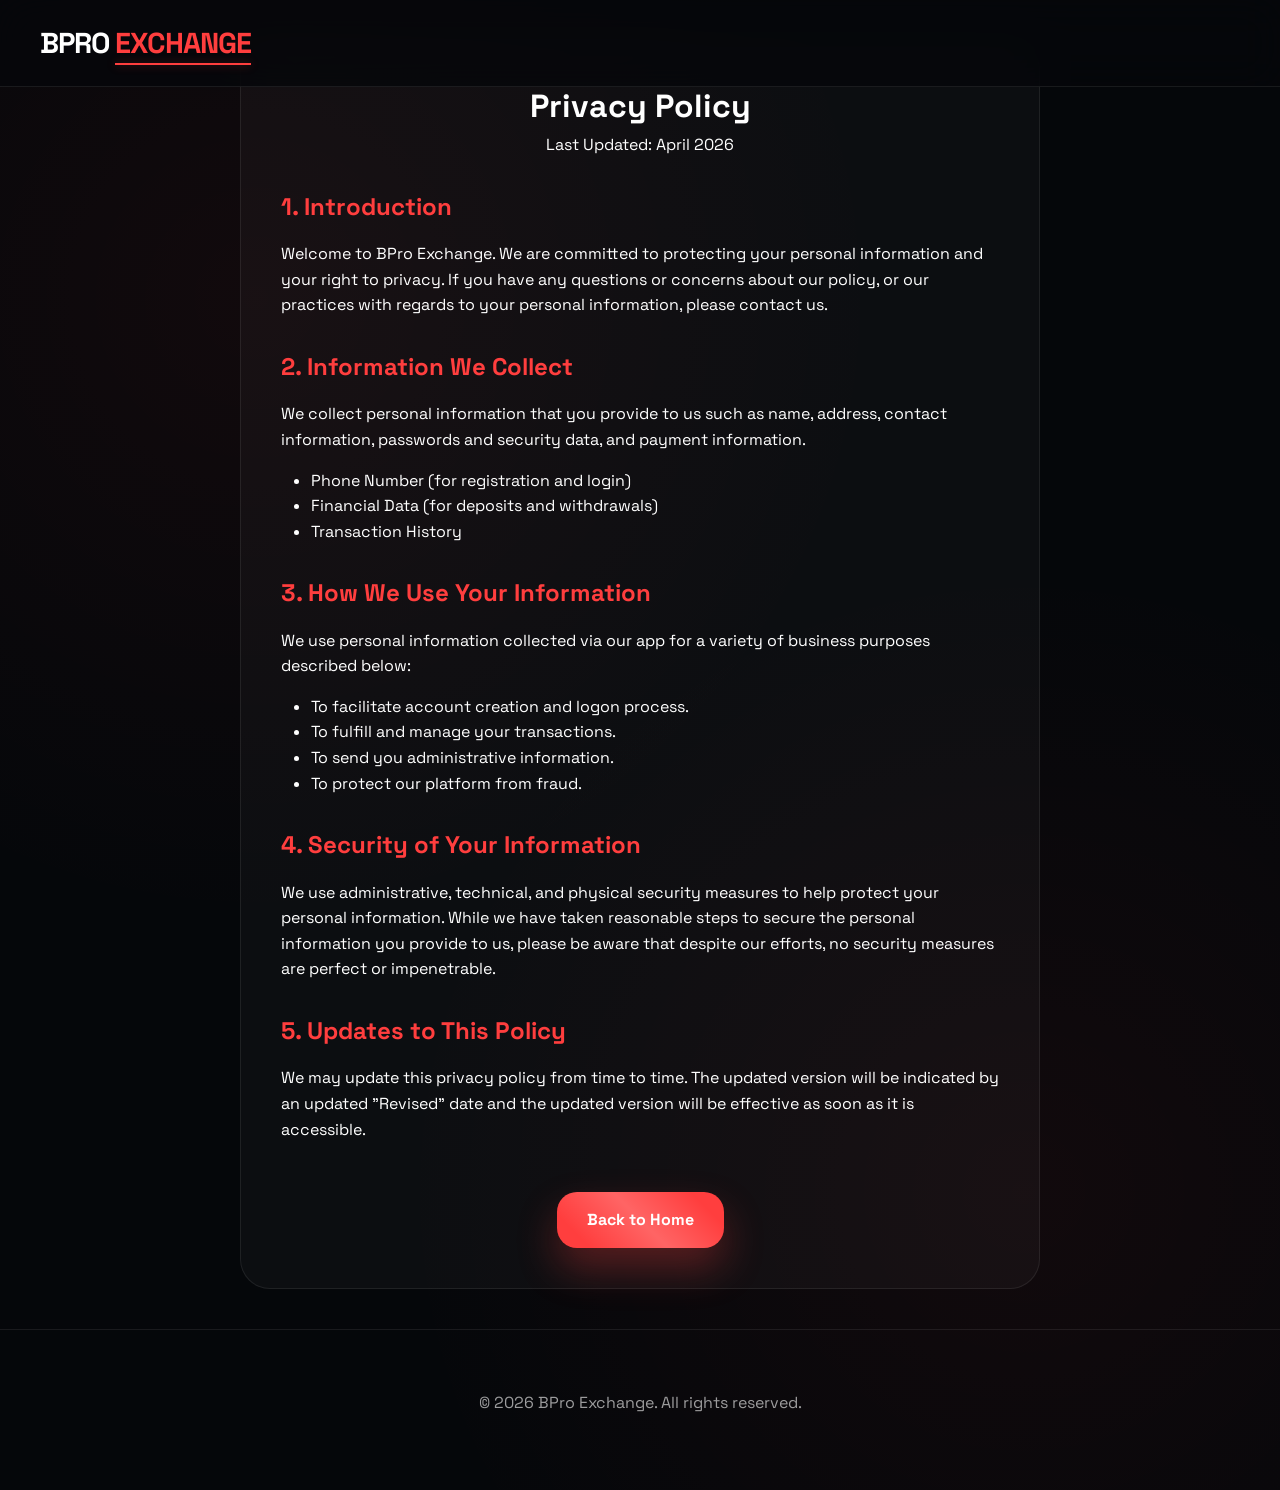
==== privacypolicy.html @ a7a0695a "first commit" ====
<!DOCTYPE html>
<html lang="en">

<head>
  <meta charset="UTF-8">
  <meta name="viewport" content="width=device-width, initial-scale=1.0">
  <title>Privacy Policy - BPro Exchange</title>
  <link rel="stylesheet" href="styles.css">
  <style>
    .policy-content {
      max-width: 800px;
      margin: 40px auto;
      background: var(--glass);
      padding: 40px;
      border-radius: 30px;
      border: 1px solid var(--glass-border);
    }

    h2 {
      color: var(--primary);
      margin: 30px 0 15px;
    }

    p {
      margin-bottom: 15px;
      color: var(--text-muted);
    }

    ul {
      margin: 15px 0 15px 30px;
      color: var(--text-muted);
    }
  </style>
</head>

<body>
  <header class="header">
    <a href="index.html" style="text-decoration: none;">
      <h1 class="app-title">BPro <span>Exchange</span></h1>
    </a>
  </header>

  <main class="main-content">
    <div class="policy-content">
      <h1 style="text-align: center; font-weight: 900;">Privacy Policy</h1>
      <p style="text-align: center;">Last Updated: April 2026</p>

      <h2>1. Introduction</h2>
      <p>Welcome to BPro Exchange. We are committed to protecting your personal information and your right to privacy.
        If you have any questions or concerns about our policy, or our practices with regards to your personal
        information, please contact us.</p>

      <h2>2. Information We Collect</h2>
      <p>We collect personal information that you provide to us such as name, address, contact information, passwords
        and security data, and payment information.</p>
      <ul>
        <li>Phone Number (for registration and login)</li>
        <li>Financial Data (for deposits and withdrawals)</li>
        <li>Transaction History</li>
      </ul>

      <h2>3. How We Use Your Information</h2>
      <p>We use personal information collected via our app for a variety of business purposes described below:</p>
      <ul>
        <li>To facilitate account creation and logon process.</li>
        <li>To fulfill and manage your transactions.</li>
        <li>To send you administrative information.</li>
        <li>To protect our platform from fraud.</li>
      </ul>

      <h2>4. Security of Your Information</h2>
      <p>We use administrative, technical, and physical security measures to help protect your personal information.
        While we have taken reasonable steps to secure the personal information you provide to us, please be aware that
        despite our efforts, no security measures are perfect or impenetrable.</p>

      <h2>5. Updates to This Policy</h2>
      <p>We may update this privacy policy from time to time. The updated version will be indicated by an updated
        "Revised" date and the updated version will be effective as soon as it is accessible.</p>

      <div style="margin-top: 50px; text-align: center;">
        <a href="index.html" class="download-btn" style="padding: 15px 30px; font-size: 1rem;">Back to Home</a>
      </div>
    </div>
  </main>

  <footer class="footer">
    <p>&copy; 2026 BPro Exchange. All rights reserved.</p>
  </footer>
</body>

</html>
---- styles.css ----
@import url('https://fonts.googleapis.com/css2?family=Outfit:wght@300;400;500;700;900&family=Space+Grotesk:wght@300;400;500;600;700&display=swap');

:root {
  --primary: #ff3e3e;
  --primary-glow: rgba(255, 62, 62, 0.4);
  --accent: #ffd700;
  --bg-deep: #05070a;
  --bg-card: #0d1117;
  --text-main: #ffffff;
  --text-sub: rgba(255, 255, 255, 0.6);
  --glass: rgba(255, 255, 255, 0.03);
  --glass-border: rgba(255, 255, 255, 0.08);
  --card-radius: 24px;
}

* {
  margin: 0;
  padding: 0;
  box-sizing: border-box;
}

body {
  font-family: 'Space Grotesk', sans-serif;
  background-color: var(--bg-deep);
  color: var(--text-main);
  line-height: 1.6;
  overflow-x: hidden;
  background-image: 
    radial-gradient(circle at 20% 20%, rgba(255, 62, 62, 0.05) 0%, transparent 40%),
    radial-gradient(circle at 80% 80%, rgba(255, 62, 62, 0.05) 0%, transparent 40%);
}

/* Header */
.header {
  padding: 20px 40px;
  background: rgba(5, 7, 10, 0.8);
  backdrop-filter: blur(20px);
  position: fixed;
  top: 0;
  left: 0;
  right: 0;
  z-index: 1000;
  border-bottom: 1px solid var(--glass-border);
  display: flex;
  justify-content: space-between;
  align-items: center;
}

.app-title {
  font-size: 1.8rem;
  font-weight: 800;
  letter-spacing: -1px;
  text-transform: uppercase;
  color: white;
}

.app-title span {
  color: var(--primary);
  position: relative;
}

.app-title span::after {
  content: '';
  position: absolute;
  bottom: -4px;
  left: 0;
  width: 100%;
  height: 2px;
  background: var(--primary);
  box-shadow: 0 0 10px var(--primary-glow);
}

/* Hero Section */
.hero-section {
  min-height: 100vh;
  display: flex;
  align-items: center;
  justify-content: center;
  padding: 120px 24px 80px;
  position: relative;
  overflow: hidden;
}

.hero-content {
  max-width: 900px;
  text-align: center;
  z-index: 2;
}

.hero-badge {
  display: inline-block;
  padding: 8px 20px;
  background: rgba(255, 62, 62, 0.1);
  border: 1px solid rgba(255, 62, 62, 0.2);
  border-radius: 100px;
  color: var(--primary);
  font-weight: 700;
  font-size: 0.9rem;
  margin-bottom: 24px;
  text-transform: uppercase;
  letter-spacing: 1px;
}

.hero-title {
  font-size: clamp(3rem, 10vw, 5.5rem);
  font-weight: 900;
  line-height: 1;
  margin-bottom: 32px;
  letter-spacing: -2px;
  background: linear-gradient(to bottom, #fff 0%, #aaa 100%);
  -webkit-background-clip: text;
  background-clip: text;
  -webkit-text-fill-color: transparent;
}

.hero-title span {
  display: block;
  background: linear-gradient(135deg, var(--primary) 0%, #ff8e8e 100%);
  -webkit-background-clip: text;
  background-clip: text;
  -webkit-text-fill-color: transparent;
}

.hero-subtitle {
  font-size: 1.4rem;
  color: var(--text-sub);
  max-width: 700px;
  margin: 0 auto 48px;
  font-weight: 400;
}

.download-btn {
  display: inline-flex;
  align-items: center;
  gap: 16px;
  background: var(--primary);
  color: white;
  padding: 24px 50px;
  border-radius: 20px;
  font-size: 1.25rem;
  font-weight: 800;
  text-decoration: none;
  box-shadow: 0 20px 40px rgba(255, 62, 62, 0.3);
  transition: all 0.4s cubic-bezier(0.175, 0.885, 0.32, 1.275);
  position: relative;
  overflow: hidden;
}

.download-btn:hover {
  transform: translateY(-8px) scale(1.02);
  box-shadow: 0 30px 60px rgba(255, 62, 62, 0.4);
}

.download-btn::after {
  content: '';
  position: absolute;
  top: -50%;
  left: -50%;
  width: 200%;
  height: 200%;
  background: linear-gradient(transparent, rgba(255, 255, 255, 0.2), transparent);
  transform: rotate(45deg);
  transition: 0.5s;
  pointer-events: none;
}

.download-btn:hover::after {
  left: 100%;
}

/* Features Grid */
.features-section {
  padding: 100px 24px;
  background: var(--bg-card);
  position: relative;
}

.section-header {
  text-align: center;
  margin-bottom: 80px;
}

.section-header h2 {
  font-size: 3.5rem;
  font-weight: 900;
  margin-bottom: 16px;
}

.section-header p {
  color: var(--text-sub);
  font-size: 1.25rem;
}

.features-grid {
  display: grid;
  grid-template-columns: repeat(auto-fit, minmax(320px, 1fr));
  gap: 32px;
  max-width: 1200px;
  margin: 0 auto;
}

.feature-card {
  background: var(--glass);
  border: 1px solid var(--glass-border);
  padding: 48px;
  border-radius: var(--card-radius);
  transition: all 0.4s ease;
  position: relative;
  overflow: hidden;
}

.feature-card:hover {
  background: rgba(255, 255, 255, 0.05);
  transform: translateY(-10px);
  border-color: rgba(255, 62, 62, 0.3);
}

.feature-icon-box {
  width: 64px;
  height: 64px;
  background: rgba(255, 62, 62, 0.1);
  border-radius: 16px;
  display: flex;
  align-items: center;
  justify-content: center;
  font-size: 2rem;
  margin-bottom: 24px;
  color: var(--primary);
}

.feature-card h3 {
  font-size: 1.75rem;
  margin-bottom: 16px;
}

.feature-card p {
  color: var(--text-sub);
  font-size: 1.1rem;
}

/* Screenshots / App Experience */
.screenshots-section {
  padding: 120px 0;
  background: var(--bg-deep);
  overflow: hidden;
}

.mockup-container {
  display: flex;
  gap: 40px;
  padding: 40px 0;
  animation: scroll 40s linear infinite;
  width: max-content;
}

@keyframes scroll {
  0% { transform: translateX(0); }
  100% { transform: translateX(calc(-50% - 20px)); }
}

.phone-mockup {
  width: 320px;
  height: 640px;
  background: #000;
  border-radius: 44px;
  padding: 12px;
  border: 8px solid #333;
  box-shadow: 0 50px 100px rgba(0, 0, 0, 0.5);
  position: relative;
  flex-shrink: 0;
}

.phone-mockup img {
  width: 100%;
  height: 100%;
  object-fit: cover;
  border-radius: 32px;
}

.phone-mockup::before {
  content: '';
  position: absolute;
  top: 0;
  left: 50%;
  transform: translateX(-50%);
  width: 120px;
  height: 30px;
  background: #000;
  border-bottom-left-radius: 20px;
  border-bottom-right-radius: 20px;
  z-index: 2;
}

/* Testimonials */
.testimonials-section {
  padding: 120px 24px;
  background: var(--bg-card);
}

.testimonial-list {
  display: grid;
  grid-template-columns: repeat(auto-fit, minmax(350px, 1fr));
  gap: 32px;
  max-width: 1200px;
  margin: 0 auto;
}

.testimonial-card {
  background: var(--glass);
  padding: 40px;
  border-radius: var(--card-radius);
  border: 1px solid var(--glass-border);
}

.testimonial-card p {
  font-size: 1.25rem;
  font-weight: 500;
  line-height: 1.4;
  margin-bottom: 24px;
  color: var(--text-main);
}

.testimonial-author {
  display: flex;
  align-items: center;
  gap: 16px;
}

.author-info h4 {
  font-size: 1.1rem;
  color: var(--primary);
}

.author-info span {
  font-size: 0.9rem;
  color: var(--text-sub);
}

/* FAQ */
.faq-section {
  padding: 120px 24px;
}

.faq-container {
  max-width: 800px;
  margin: 0 auto;
}

.faq-item {
  background: var(--glass);
  border: 1px solid var(--glass-border);
  margin-bottom: 16px;
  border-radius: 20px;
  padding: 32px;
  transition: all 0.3s ease;
}

.faq-item:hover {
  border-color: var(--primary);
  background: rgba(255, 62, 62, 0.05);
}

.faq-item strong {
  display: block;
  font-size: 1.4rem;
  margin-bottom: 12px;
}

.faq-item p {
  color: var(--text-sub);
  font-size: 1.1rem;
}

/* Contact */
.contact-section {
  padding: 120px 24px;
  text-align: center;
}

.contact-card {
  max-width: 900px;
  margin: 0 auto;
  background: linear-gradient(135deg, rgba(255, 62, 62, 0.1) 0%, transparent 100%);
  border: 1px solid rgba(255, 62, 62, 0.2);
  padding: 80px 40px;
  border-radius: 40px;
}

.contact-card h2 {
  font-size: 4rem;
  margin-bottom: 24px;
}

.whatsapp-link {
  display: inline-flex;
  align-items: center;
  gap: 12px;
  background: #25d366;
  color: white;
  padding: 20px 40px;
  border-radius: 100px;
  font-size: 1.5rem;
  font-weight: 800;
  text-decoration: none;
  margin-top: 32px;
  transition: transform 0.3s ease;
}

.whatsapp-link:hover {
  transform: scale(1.05);
}

/* Footer */
footer {
  padding: 60px 24px;
  text-align: center;
  border-top: 1px solid var(--glass-border);
  color: var(--text-sub);
}

footer a {
  color: var(--primary);
  text-decoration: none;
  font-weight: 600;
}

/* Animations */
.fade-in {
  opacity: 0;
  transform: translateY(40px);
  transition: all 0.8s cubic-bezier(0.25, 0.46, 0.45, 0.94);
}

.fade-in.visible {
  opacity: 1;
  transform: translateY(0);
}

@media (max-width: 768px) {
  .hero-title { font-size: 4rem; }
  .section-header h2 { font-size: 2.5rem; }
  .header { padding: 15px 24px; }
  .contact-card h2 { font-size: 2.5rem; }
}
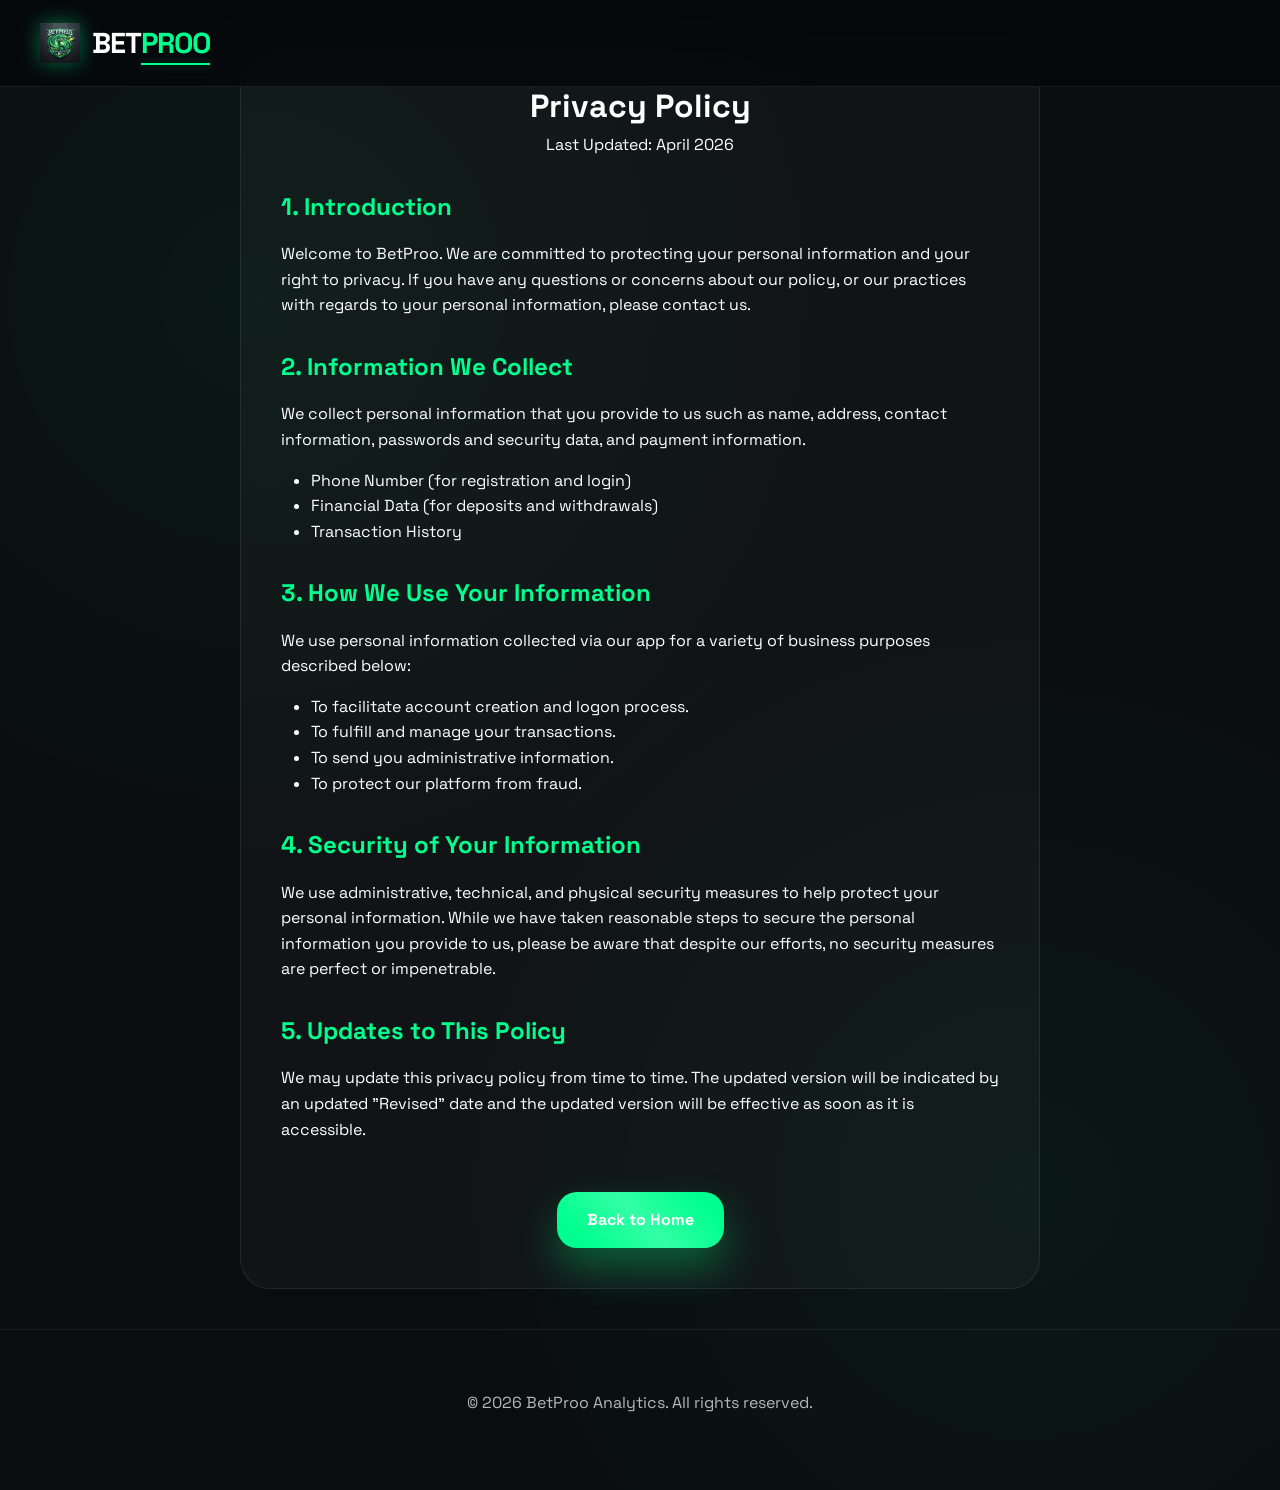
==== commit 25f5766e: "changes to other web" ====
--- a/privacypolicy.html
+++ b/privacypolicy.html
@@ -4,7 +4,7 @@
 <head>
   <meta charset="UTF-8">
   <meta name="viewport" content="width=device-width, initial-scale=1.0">
-  <title>Privacy Policy - BPro Exchange</title>
+  <title>Privacy Policy - BetProo</title>
   <link rel="stylesheet" href="styles.css">
   <style>
     .policy-content {
@@ -35,8 +35,9 @@
 
 <body>
   <header class="header">
-    <a href="index.html" style="text-decoration: none;">
-      <h1 class="app-title">BPro <span>Exchange</span></h1>
+    <a href="index.html" style="text-decoration: none; display: flex; align-items: center; gap: 12px;">
+      <img src="logo.png" alt="BetProo Logo" class="header-logo">
+      <h1 class="app-title">Bet<span>Proo</span></h1>
     </a>
   </header>
 
@@ -46,7 +47,7 @@
       <p style="text-align: center;">Last Updated: April 2026</p>
 
       <h2>1. Introduction</h2>
-      <p>Welcome to BPro Exchange. We are committed to protecting your personal information and your right to privacy.
+      <p>Welcome to BetProo. We are committed to protecting your personal information and your right to privacy.
         If you have any questions or concerns about our policy, or our practices with regards to your personal
         information, please contact us.</p>
 
@@ -84,7 +85,7 @@
   </main>
 
   <footer class="footer">
-    <p>&copy; 2026 BPro Exchange. All rights reserved.</p>
+    <p>&copy; 2026 BetProo Analytics. All rights reserved.</p>
   </footer>
 </body>
 
--- a/styles.css
+++ b/styles.css
@@ -1,13 +1,13 @@
 @import url('https://fonts.googleapis.com/css2?family=Outfit:wght@300;400;500;700;900&family=Space+Grotesk:wght@300;400;500;600;700&display=swap');
 
 :root {
-  --primary: #ff3e3e;
-  --primary-glow: rgba(255, 62, 62, 0.4);
-  --accent: #ffd700;
-  --bg-deep: #05070a;
-  --bg-card: #0d1117;
+  --primary: #00ff8e;
+  --primary-glow: rgba(0, 255, 142, 0.4);
+  --accent: #2effc6;
+  --bg-deep: #0a0c0f;
+  --bg-card: #14171c;
   --text-main: #ffffff;
-  --text-sub: rgba(255, 255, 255, 0.6);
+  --text-sub: rgba(255, 255, 255, 0.7);
   --glass: rgba(255, 255, 255, 0.03);
   --glass-border: rgba(255, 255, 255, 0.08);
   --card-radius: 24px;
@@ -26,8 +26,8 @@
   line-height: 1.6;
   overflow-x: hidden;
   background-image: 
-    radial-gradient(circle at 20% 20%, rgba(255, 62, 62, 0.05) 0%, transparent 40%),
-    radial-gradient(circle at 80% 80%, rgba(255, 62, 62, 0.05) 0%, transparent 40%);
+    radial-gradient(circle at 20% 20%, rgba(0, 255, 142, 0.05) 0%, transparent 40%),
+    radial-gradient(circle at 80% 80%, rgba(0, 255, 142, 0.05) 0%, transparent 40%);
 }
 
 /* Header */
@@ -46,6 +46,18 @@
   align-items: center;
 }
 
+.logo-container {
+  display: flex;
+  align-items: center;
+  gap: 12px;
+}
+
+.header-logo {
+  height: 40px;
+  width: auto;
+  filter: drop-shadow(0 0 10px var(--primary-glow));
+}
+
 .app-title {
   font-size: 1.8rem;
   font-weight: 800;
@@ -57,6 +69,23 @@
 .app-title span {
   color: var(--primary);
   position: relative;
+}
+
+.download-btn-sm {
+  background: var(--primary);
+  color: #000;
+  padding: 10px 20px;
+  border-radius: 12px;
+  font-size: 0.9rem;
+  font-weight: 700;
+  text-decoration: none;
+  box-shadow: 0 4px 15px var(--primary-glow);
+  transition: all 0.3s ease;
+}
+
+.download-btn-sm:hover {
+  transform: translateY(-2px);
+  box-shadow: 0 8px 25px var(--primary-glow);
 }
 
 .app-title span::after {
@@ -90,8 +119,8 @@
 .hero-badge {
   display: inline-block;
   padding: 8px 20px;
-  background: rgba(255, 62, 62, 0.1);
-  border: 1px solid rgba(255, 62, 62, 0.2);
+  background: rgba(0, 255, 142, 0.1);
+  border: 1px solid rgba(0, 255, 142, 0.2);
   border-radius: 100px;
   color: var(--primary);
   font-weight: 700;
@@ -115,7 +144,7 @@
 
 .hero-title span {
   display: block;
-  background: linear-gradient(135deg, var(--primary) 0%, #ff8e8e 100%);
+  background: linear-gradient(135deg, var(--primary) 0%, #a4ffdf 100%);
   -webkit-background-clip: text;
   background-clip: text;
   -webkit-text-fill-color: transparent;
@@ -140,7 +169,7 @@
   font-size: 1.25rem;
   font-weight: 800;
   text-decoration: none;
-  box-shadow: 0 20px 40px rgba(255, 62, 62, 0.3);
+  box-shadow: 0 20px 40px rgba(0, 255, 142, 0.3);
   transition: all 0.4s cubic-bezier(0.175, 0.885, 0.32, 1.275);
   position: relative;
   overflow: hidden;
@@ -148,7 +177,7 @@
 
 .download-btn:hover {
   transform: translateY(-8px) scale(1.02);
-  box-shadow: 0 30px 60px rgba(255, 62, 62, 0.4);
+  box-shadow: 0 30px 60px rgba(0, 255, 142, 0.4);
 }
 
 .download-btn::after {
@@ -212,13 +241,13 @@
 .feature-card:hover {
   background: rgba(255, 255, 255, 0.05);
   transform: translateY(-10px);
-  border-color: rgba(255, 62, 62, 0.3);
+  border-color: rgba(0, 255, 142, 0.3);
 }
 
 .feature-icon-box {
   width: 64px;
   height: 64px;
-  background: rgba(255, 62, 62, 0.1);
+  background: rgba(0, 255, 142, 0.1);
   border-radius: 16px;
   display: flex;
   align-items: center;
@@ -357,7 +386,7 @@
 
 .faq-item:hover {
   border-color: var(--primary);
-  background: rgba(255, 62, 62, 0.05);
+  background: rgba(0, 255, 142, 0.05);
 }
 
 .faq-item strong {
@@ -380,8 +409,8 @@
 .contact-card {
   max-width: 900px;
   margin: 0 auto;
-  background: linear-gradient(135deg, rgba(255, 62, 62, 0.1) 0%, transparent 100%);
-  border: 1px solid rgba(255, 62, 62, 0.2);
+  background: linear-gradient(135deg, rgba(0, 255, 142, 0.1) 0%, transparent 100%);
+  border: 1px solid rgba(0, 255, 142, 0.2);
   padding: 80px 40px;
   border-radius: 40px;
 }
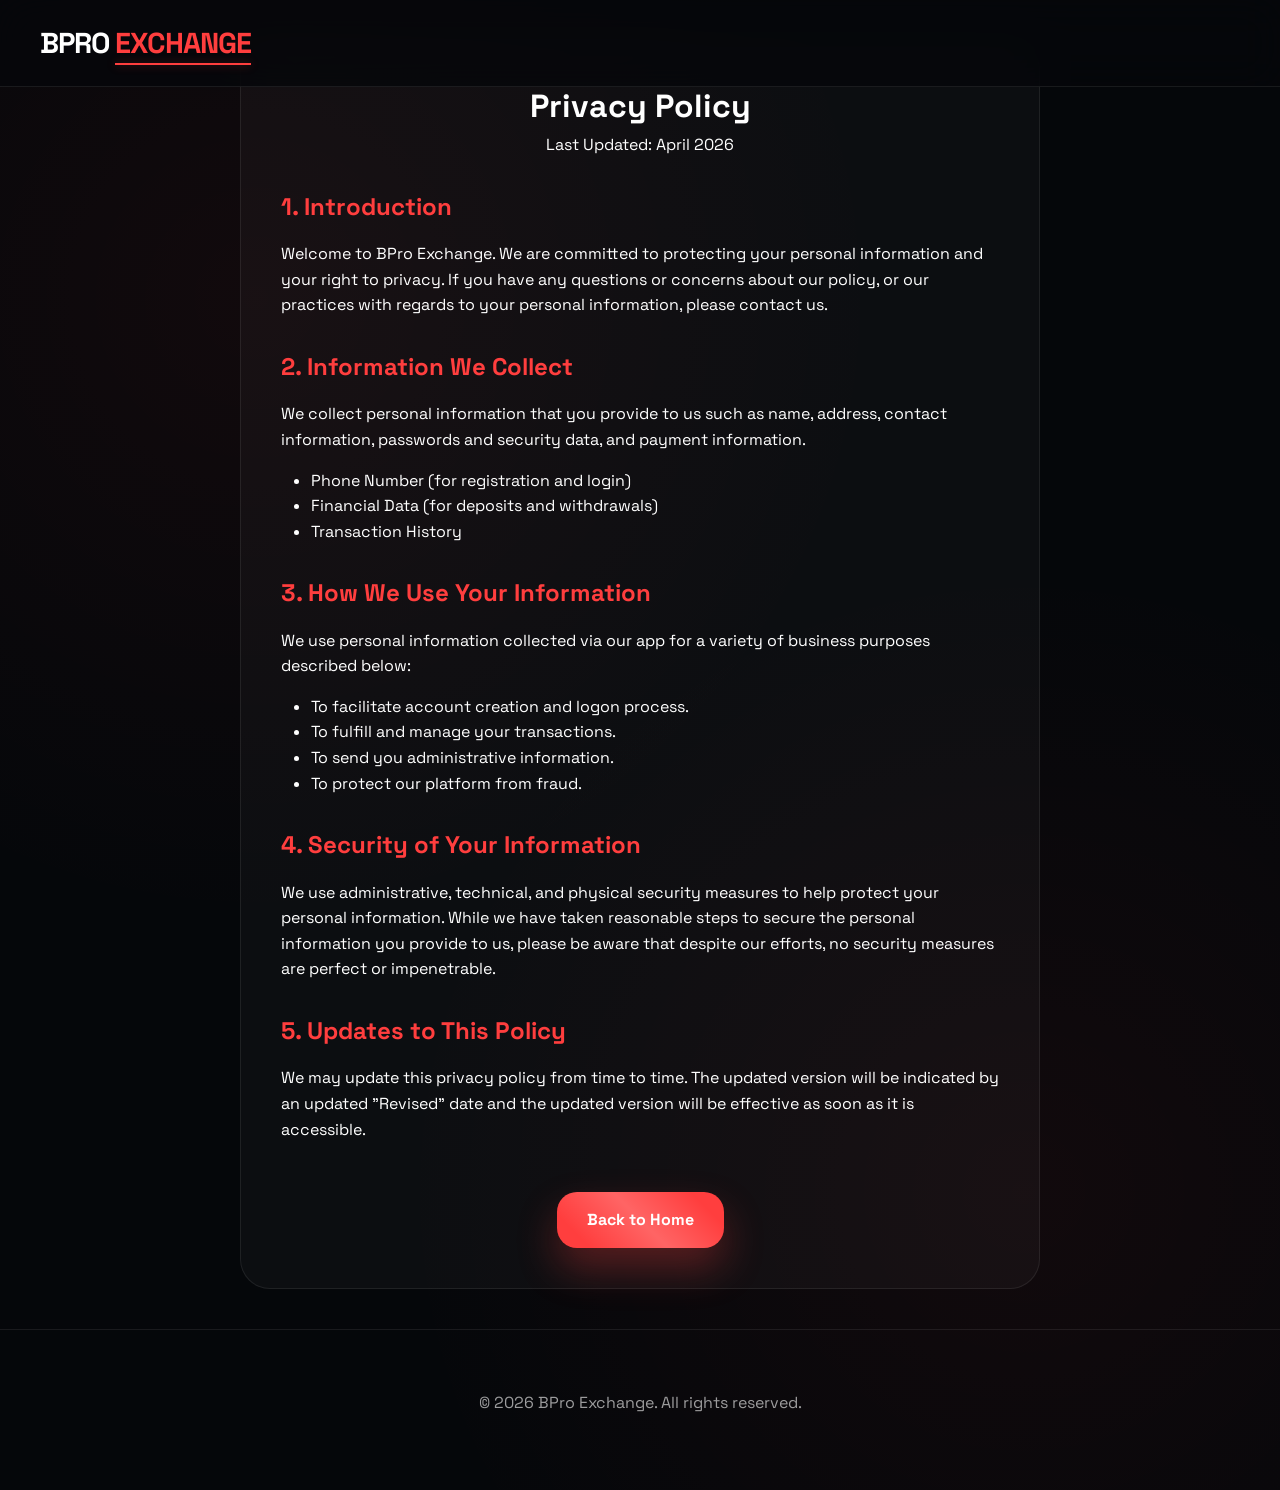
==== commit 5571774c: "changes done on new" ====
--- a/privacypolicy.html
+++ b/privacypolicy.html
@@ -4,7 +4,7 @@
 <head>
   <meta charset="UTF-8">
   <meta name="viewport" content="width=device-width, initial-scale=1.0">
-  <title>Privacy Policy - BetProo</title>
+  <title>Privacy Policy - BPro Exchange</title>
   <link rel="stylesheet" href="styles.css">
   <style>
     .policy-content {
@@ -35,9 +35,8 @@
 
 <body>
   <header class="header">
-    <a href="index.html" style="text-decoration: none; display: flex; align-items: center; gap: 12px;">
-      <img src="logo.png" alt="BetProo Logo" class="header-logo">
-      <h1 class="app-title">Bet<span>Proo</span></h1>
+    <a href="index.html" style="text-decoration: none;">
+      <h1 class="app-title">BPro <span>Exchange</span></h1>
     </a>
   </header>
 
@@ -47,7 +46,7 @@
       <p style="text-align: center;">Last Updated: April 2026</p>
 
       <h2>1. Introduction</h2>
-      <p>Welcome to BetProo. We are committed to protecting your personal information and your right to privacy.
+      <p>Welcome to BPro Exchange. We are committed to protecting your personal information and your right to privacy.
         If you have any questions or concerns about our policy, or our practices with regards to your personal
         information, please contact us.</p>
 
@@ -85,7 +84,7 @@
   </main>
 
   <footer class="footer">
-    <p>&copy; 2026 BetProo Analytics. All rights reserved.</p>
+    <p>&copy; 2026 BPro Exchange. All rights reserved.</p>
   </footer>
 </body>
 
--- a/styles.css
+++ b/styles.css
@@ -1,13 +1,13 @@
 @import url('https://fonts.googleapis.com/css2?family=Outfit:wght@300;400;500;700;900&family=Space+Grotesk:wght@300;400;500;600;700&display=swap');
 
 :root {
-  --primary: #00ff8e;
-  --primary-glow: rgba(0, 255, 142, 0.4);
-  --accent: #2effc6;
-  --bg-deep: #0a0c0f;
-  --bg-card: #14171c;
+  --primary: #ff3e3e;
+  --primary-glow: rgba(255, 62, 62, 0.4);
+  --accent: #ffd700;
+  --bg-deep: #05070a;
+  --bg-card: #0d1117;
   --text-main: #ffffff;
-  --text-sub: rgba(255, 255, 255, 0.7);
+  --text-sub: rgba(255, 255, 255, 0.6);
   --glass: rgba(255, 255, 255, 0.03);
   --glass-border: rgba(255, 255, 255, 0.08);
   --card-radius: 24px;
@@ -26,8 +26,8 @@
   line-height: 1.6;
   overflow-x: hidden;
   background-image: 
-    radial-gradient(circle at 20% 20%, rgba(0, 255, 142, 0.05) 0%, transparent 40%),
-    radial-gradient(circle at 80% 80%, rgba(0, 255, 142, 0.05) 0%, transparent 40%);
+    radial-gradient(circle at 20% 20%, rgba(255, 62, 62, 0.05) 0%, transparent 40%),
+    radial-gradient(circle at 80% 80%, rgba(255, 62, 62, 0.05) 0%, transparent 40%);
 }
 
 /* Header */
@@ -46,18 +46,6 @@
   align-items: center;
 }
 
-.logo-container {
-  display: flex;
-  align-items: center;
-  gap: 12px;
-}
-
-.header-logo {
-  height: 40px;
-  width: auto;
-  filter: drop-shadow(0 0 10px var(--primary-glow));
-}
-
 .app-title {
   font-size: 1.8rem;
   font-weight: 800;
@@ -69,23 +57,6 @@
 .app-title span {
   color: var(--primary);
   position: relative;
-}
-
-.download-btn-sm {
-  background: var(--primary);
-  color: #000;
-  padding: 10px 20px;
-  border-radius: 12px;
-  font-size: 0.9rem;
-  font-weight: 700;
-  text-decoration: none;
-  box-shadow: 0 4px 15px var(--primary-glow);
-  transition: all 0.3s ease;
-}
-
-.download-btn-sm:hover {
-  transform: translateY(-2px);
-  box-shadow: 0 8px 25px var(--primary-glow);
 }
 
 .app-title span::after {
@@ -119,8 +90,8 @@
 .hero-badge {
   display: inline-block;
   padding: 8px 20px;
-  background: rgba(0, 255, 142, 0.1);
-  border: 1px solid rgba(0, 255, 142, 0.2);
+  background: rgba(255, 62, 62, 0.1);
+  border: 1px solid rgba(255, 62, 62, 0.2);
   border-radius: 100px;
   color: var(--primary);
   font-weight: 700;
@@ -144,7 +115,7 @@
 
 .hero-title span {
   display: block;
-  background: linear-gradient(135deg, var(--primary) 0%, #a4ffdf 100%);
+  background: linear-gradient(135deg, var(--primary) 0%, #ff8e8e 100%);
   -webkit-background-clip: text;
   background-clip: text;
   -webkit-text-fill-color: transparent;
@@ -169,7 +140,7 @@
   font-size: 1.25rem;
   font-weight: 800;
   text-decoration: none;
-  box-shadow: 0 20px 40px rgba(0, 255, 142, 0.3);
+  box-shadow: 0 20px 40px rgba(255, 62, 62, 0.3);
   transition: all 0.4s cubic-bezier(0.175, 0.885, 0.32, 1.275);
   position: relative;
   overflow: hidden;
@@ -177,7 +148,7 @@
 
 .download-btn:hover {
   transform: translateY(-8px) scale(1.02);
-  box-shadow: 0 30px 60px rgba(0, 255, 142, 0.4);
+  box-shadow: 0 30px 60px rgba(255, 62, 62, 0.4);
 }
 
 .download-btn::after {
@@ -241,13 +212,13 @@
 .feature-card:hover {
   background: rgba(255, 255, 255, 0.05);
   transform: translateY(-10px);
-  border-color: rgba(0, 255, 142, 0.3);
+  border-color: rgba(255, 62, 62, 0.3);
 }
 
 .feature-icon-box {
   width: 64px;
   height: 64px;
-  background: rgba(0, 255, 142, 0.1);
+  background: rgba(255, 62, 62, 0.1);
   border-radius: 16px;
   display: flex;
   align-items: center;
@@ -386,7 +357,7 @@
 
 .faq-item:hover {
   border-color: var(--primary);
-  background: rgba(0, 255, 142, 0.05);
+  background: rgba(255, 62, 62, 0.05);
 }
 
 .faq-item strong {
@@ -409,8 +380,8 @@
 .contact-card {
   max-width: 900px;
   margin: 0 auto;
-  background: linear-gradient(135deg, rgba(0, 255, 142, 0.1) 0%, transparent 100%);
-  border: 1px solid rgba(0, 255, 142, 0.2);
+  background: linear-gradient(135deg, rgba(255, 62, 62, 0.1) 0%, transparent 100%);
+  border: 1px solid rgba(255, 62, 62, 0.2);
   padding: 80px 40px;
   border-radius: 40px;
 }
